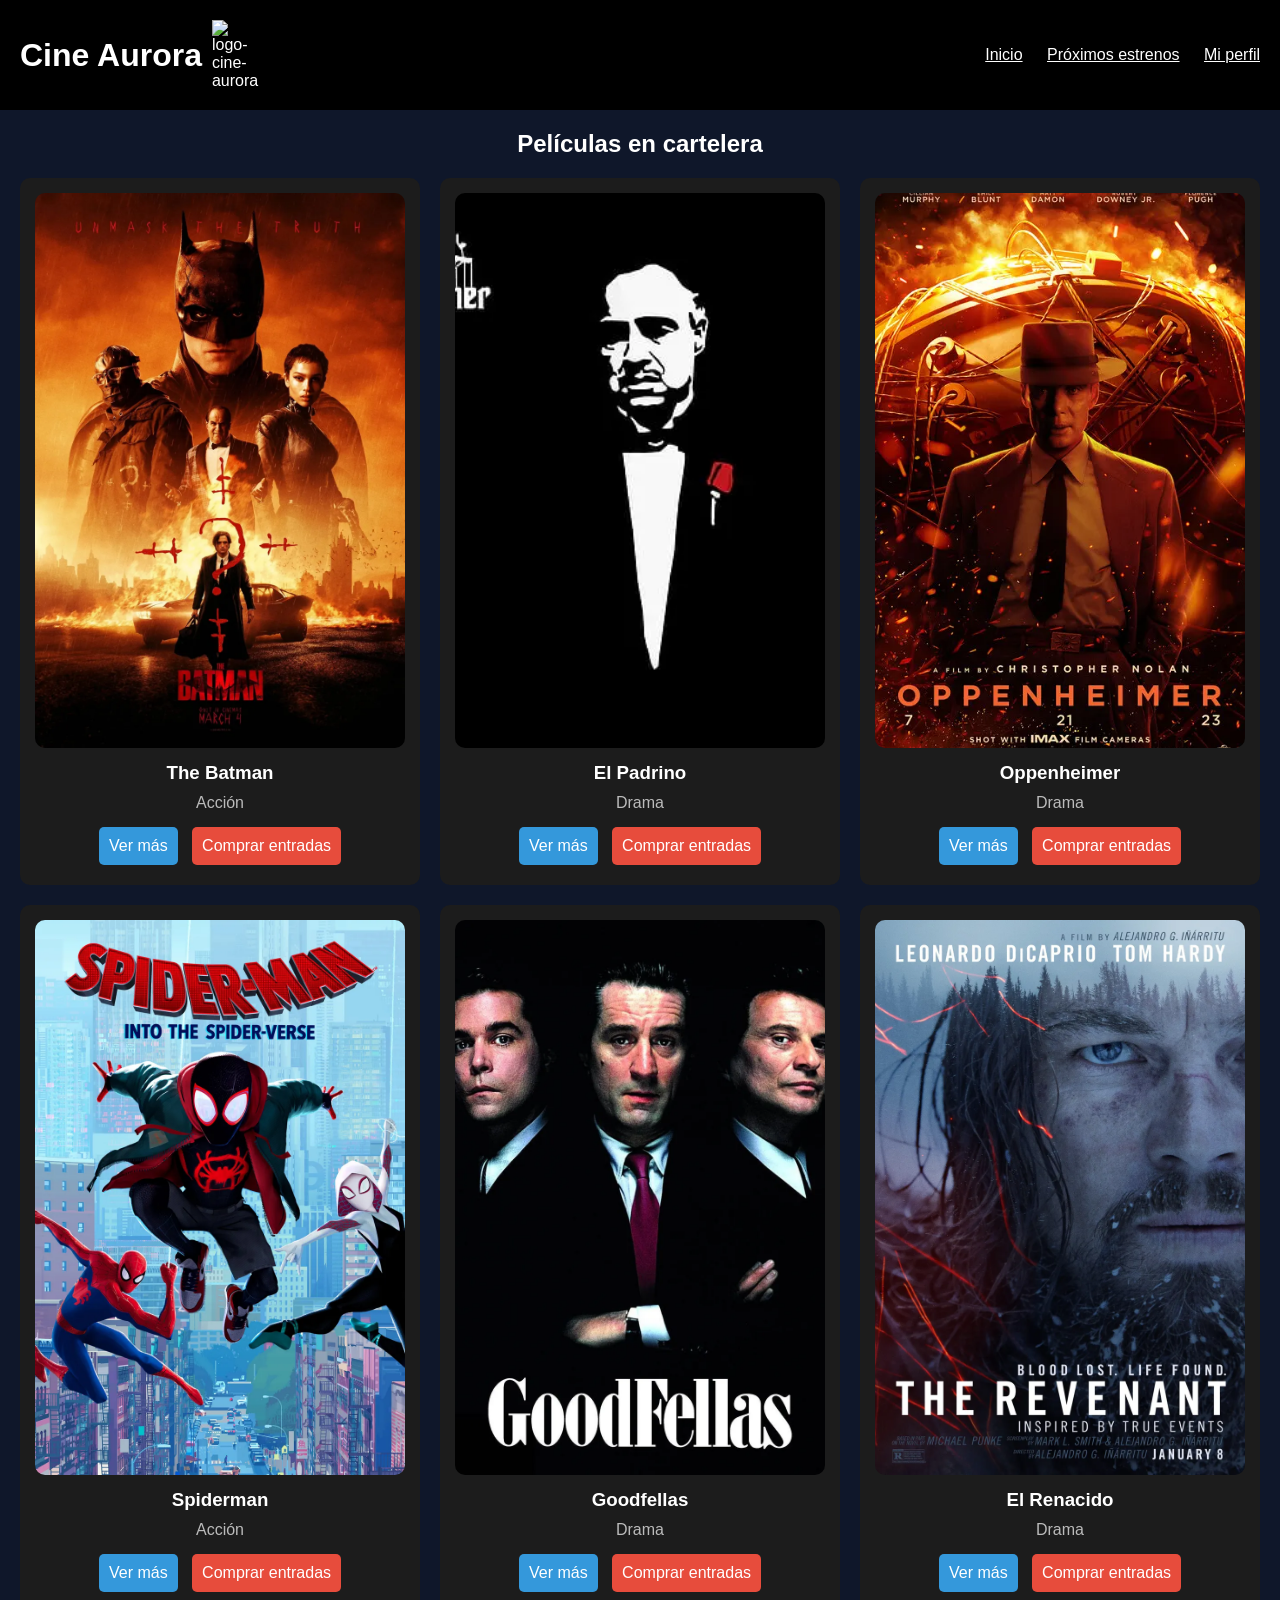
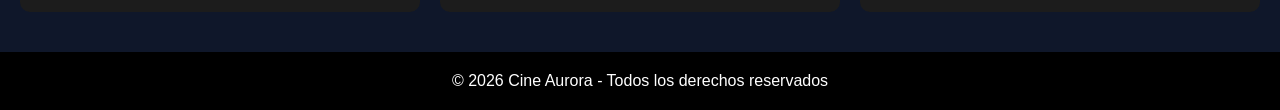
==== index.html @ 208a2cdf "estilos agregados a card-vertical.css y grids.css" ====
<!doctype html>
<html lang="es">
  <head>
    <meta charset="UTF-8" />
    <meta name="viewport" content="width=device-width, initial-scale=1.0" />
    <title>Cine Aurora 📽️</title>
    <meta name="description" content="Cine Aurora - Tu destino para disfrutar del mejor cine en la ciudad. Descubre las últimas películas, compra tus entradas y vive la experiencia cinematográfica al máximo." />
    <link rel="icon" href="./assets/favicon/logo-cine.png" />
    <link rel="stylesheet" href="./css/style.css" />
  </head>

  <body class="body-index">
    <header class="header-index">
      <div class="header_logo">
        <h1 class="header_title">Cine Aurora</h1>
        <img src="./assets/favicon/logo-cine.png" alt="logo-cine-aurora" class="header_img"/>
      </div>
      <div>
        <nav class="nav">
          <a href="#">Inicio</a>
          <a href="./pages/estrenos.html">Próximos estrenos</a>
          <a href="./pages/login.html">Mi perfil</a>
        </nav>
      </div>
    </header>

    <main class="main">
      <section class="cartelera">
        <h2 class="cartelera_title">Películas en cartelera</h2>

        <div class="pelicula-grid">
          <div class="pelicula">
            <img src="./assets/img/the-batman-2022-poster-rk4itnzy1uwoj7ag.webp" alt="batman" class="pelicula_img"/>
            <h3 class="pelicula_nombre">The Batman</h3>
            <p class="pelicula_genero">Acción</p>
            <a href="./pages/detalle.html" class="btn btn-detalle">Ver más</a>
            <a
            href="#" class="btn btn-compra"
            onclick="
              alert('Lo sentimos, en este momento no funciona nuestro sistema')
            "
            >Comprar entradas</a
          >
          </div>

          <div class="pelicula">
            <img src="./assets/img/black-godfather-the-godfather-wallpaper-preview.webp" alt="elpadrino" class="pelicula_img"/>
            <h3 class="pelicula_nombre">El Padrino</h3>
            <p class="pelicula_genero">Drama</p>
            <a href="./pages/detalle.html" class="btn btn-detalle">Ver más</a>
            <a
            href="#" class="btn btn-compra"
            onclick="
              alert('Lo sentimos, en este momento no funciona nuestro sistema')
            "
            >Comprar entradas</a
          >
          </div>

          <div class="pelicula">
            <img src="./assets/img/op-3.webp" alt="oppenheimer" class="pelicula_img"/>
            <h3 class="pelicula_nombre">Oppenheimer</h3>
            <p class="pelicula_genero">Drama</p>
            <a href="./pages/detalle.html" class="btn btn-detalle">Ver más</a>
            <a
            href="#" class="btn btn-compra"
            onclick="
              alert('Lo sentimos, en este momento no funciona nuestro sistema')
            "
            >Comprar entradas</a
          >
          </div>

          <div class="pelicula">
            <img src="./assets/img/spiderman-2.webp" alt="spiderman" class="pelicula_img"/>
            <h3 class="pelicula_nombre">Spiderman</h3>
            <p class="pelicula_genero">Acción</p>
            <a href="./pages/detalle.html" class="btn btn-detalle">Ver más</a>
            <a
            href="#" class="btn btn-compra"
            onclick="
              alert('Lo sentimos, en este momento no funciona nuestro sistema')
            "
            >Comprar entradas</a
          >
          </div>

          <div class="pelicula">
            <img src="./assets/img/goodfellas-movie-characters-ybet8sw8l9439hd3.webp" alt="goodfellas" class="pelicula_img"/>
            <h3 class="pelicula_nombre">Goodfellas</h3>
            <p class="pelicula_genero">Drama</p>
            <a href="./pages/detalle.html" class="btn btn-detalle">Ver más</a>
            <a
            href="#" class="btn btn-compra"
            onclick="
              alert('Lo sentimos, en este momento no funciona nuestro sistema')
            "
            >Comprar entradas</a
          >
          </div>

          <div class="pelicula">
            <img src="./assets/img/elrenacido-q.webp" alt="elrenacido" class="pelicula_img"/>
            <h3 class="pelicula_nombre">El Renacido</h3>
            <p class="pelicula_genero">Drama</p>
            <a href="./pages/detalle.html" class="btn btn-detalle">Ver más</a>
            <a
            href="#" class="btn btn-compra"
            onclick="
              alert('Lo sentimos, en este momento no funciona nuestro sistema')
            "
            >Comprar entradas</a
          >
          </div>
        </div>
      </section>
    </main>

    <footer class="footer-index">
      <p> &copy; 2026 Cine Aurora - Todos los derechos reservados</p>
    </footer>
  </body>
</html>
---- css/style.css ----
/*@import url(./components/poster.css);*/ /* solo tiene modificado las dimensiones de las img */

/* Paletas de colores que pueden usar: */

/* Paleta 1: */
/*:root {
  --color-fondo: #0f172a;
  --color-superficie: #1e293b;
  --color-primario: #e11d48;
  --color-secundario: #f59e0b;
  --color-texto: #f8fafc;
  --color-texto-suave: #94a3b8;
}*/

/* Paleta 2: */
/*:root {
  --color-fondo: #fff8e7;
  --color-superficie: #ffe8a3;
  --color-primario: #e63946;
  --color-secundario: #ffb703;
  --color-texto: #1d3557;
  --color-texto-suave: #457b9d;
}*/

/* Paleta 3: */
/*:root {
  --color-fondo: #141414;
  --color-superficie: #1f1f1f;
  --color-primario: #e50914;
  --color-secundario: #00b4d8;
  --color-texto: #ffffff;
  --color-texto-suave: #b3b3b3;
}*/

/* Imports */
@import url('./components/nav.css');
@import url('./components/grids.css');
@import url('./components/card-vertical.css');
@import url('./components/poster.css');
@import url('./components/button.css');
@import url('./components/footer.css');


/* RESET BASICO*/
* {
  margin: 0;
  padding: 0;
  box-sizing: border-box;
  font-family: Arial, Helvetica, sans-serif;
}

/* BODY */
.body-index {
  background-color: #0f172a;
  color: #fff;
}

/* MAIN */
.main {
  padding: 20px;
}

.cartelera_title {
  text-align: center;
  margin-bottom: 20px;
}
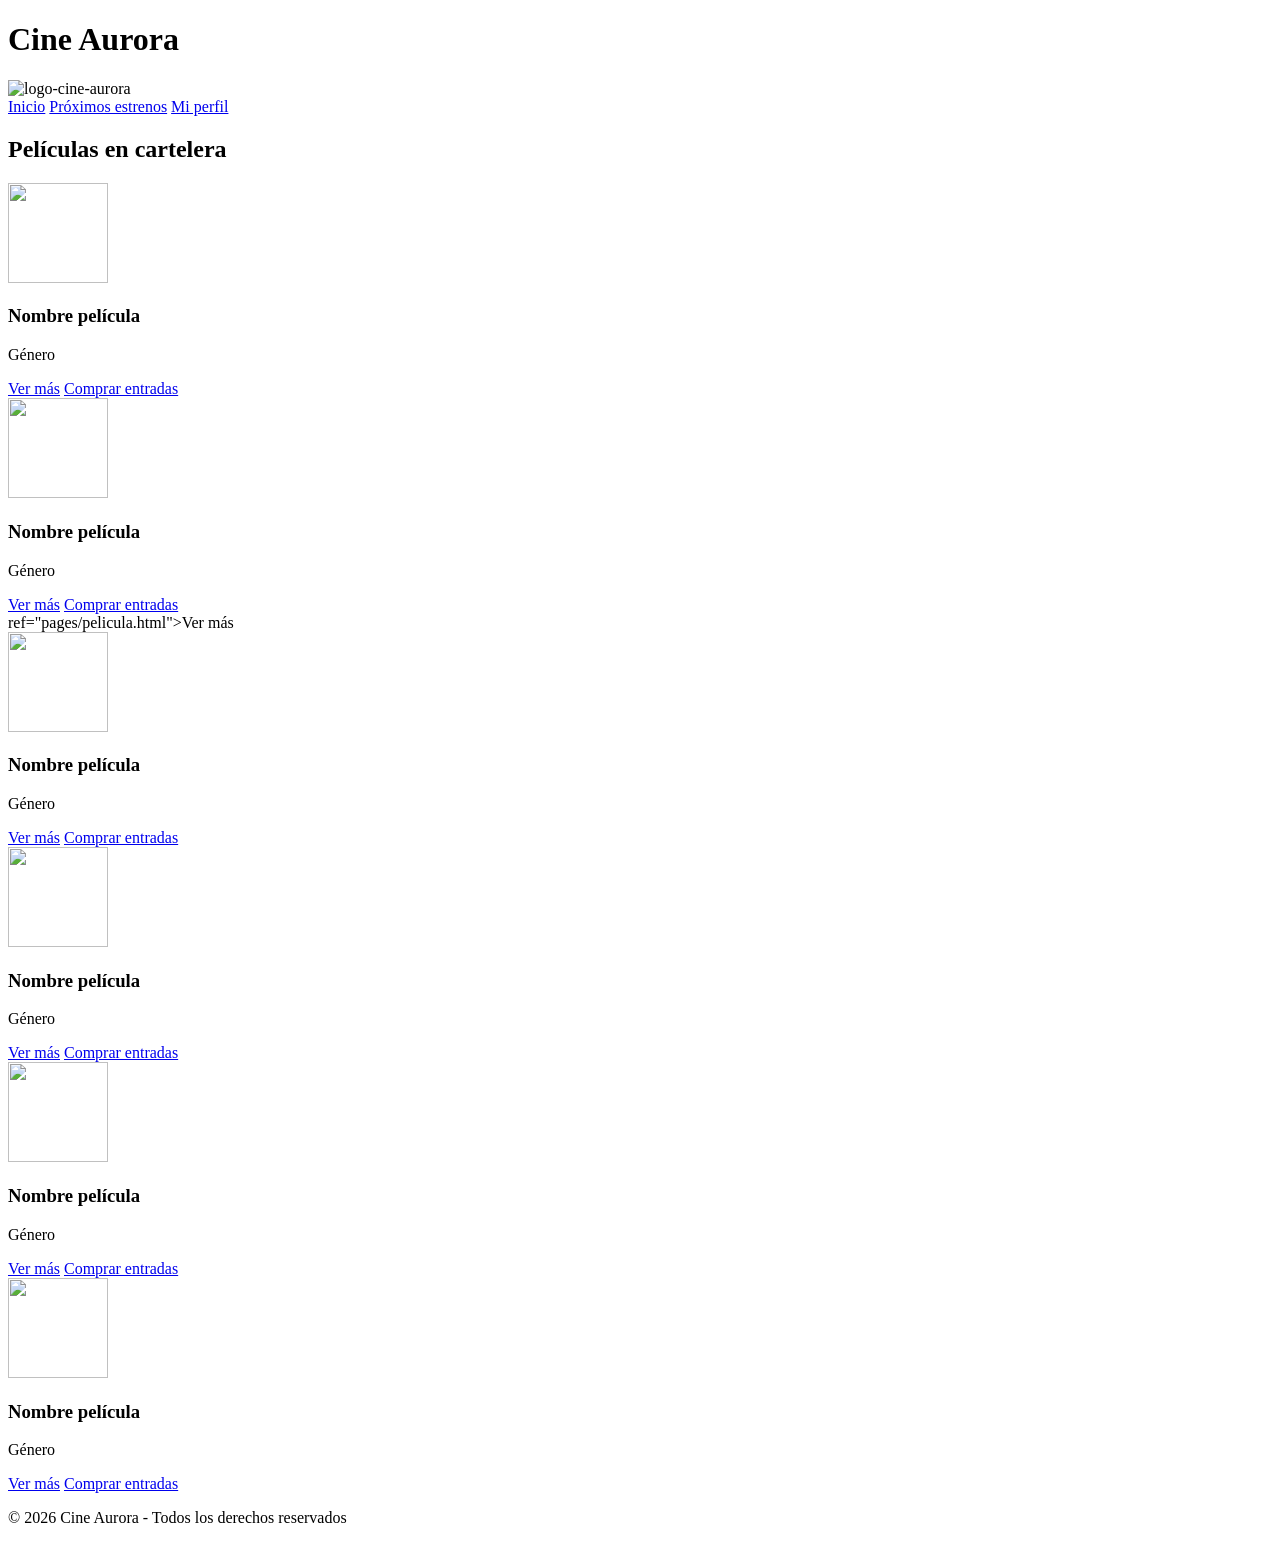
==== commit 27863fe9: "Revert "Merge pull request #1 from Gianfraa/alumno2_sanger" This reverts commit ea83735266e0cbd122e2" ====
--- a/index.html
+++ b/index.html
@@ -9,14 +9,14 @@
     <link rel="stylesheet" href="./css/style.css" />
   </head>
 
-  <body class="body-index">
-    <header class="header-index">
-      <div class="header_logo">
-        <h1 class="header_title">Cine Aurora</h1>
-        <img src="./assets/favicon/logo-cine.png" alt="logo-cine-aurora" class="header_img"/>
+  <body>
+    <header>
+      <div>
+        <h1>Cine Aurora</h1>
+        <img src="./assets/favicon/logo-cine.png" alt="logo-cine-aurora" />
       </div>
       <div>
-        <nav class="nav">
+        <nav>
           <a href="#">Inicio</a>
           <a href="./pages/estrenos.html">Próximos estrenos</a>
           <a href="./pages/login.html">Mi perfil</a>
@@ -24,18 +24,18 @@
       </div>
     </header>
 
-    <main class="main">
-      <section class="cartelera">
-        <h2 class="cartelera_title">Películas en cartelera</h2>
+    <main>
+      <section>
+        <h2>Películas en cartelera</h2>
 
-        <div class="pelicula-grid">
-          <div class="pelicula">
-            <img src="./assets/img/the-batman-2022-poster-rk4itnzy1uwoj7ag.webp" alt="batman" class="pelicula_img"/>
-            <h3 class="pelicula_nombre">The Batman</h3>
-            <p class="pelicula_genero">Acción</p>
-            <a href="./pages/detalle.html" class="btn btn-detalle">Ver más</a>
+        <div>
+          <div>
+            <img src="./assets/img/poster-1.png" alt="" />
+            <h3>Nombre película</h3>
+            <p>Género</p>
+            <a href="./pages/detalle.html">Ver más</a>
             <a
-            href="#" class="btn btn-compra"
+            href="#"
             onclick="
               alert('Lo sentimos, en este momento no funciona nuestro sistema')
             "
@@ -43,13 +43,27 @@
           >
           </div>
 
-          <div class="pelicula">
-            <img src="./assets/img/black-godfather-the-godfather-wallpaper-preview.webp" alt="elpadrino" class="pelicula_img"/>
-            <h3 class="pelicula_nombre">El Padrino</h3>
-            <p class="pelicula_genero">Drama</p>
-            <a href="./pages/detalle.html" class="btn btn-detalle">Ver más</a>
+          <div>
+            <img src="./assets/img/poster-1.png" alt="" />
+            <h3>Nombre película</h3>
+            <p>Género</p>
+            <a href="./pages/detalle.html">Ver más</a>
             <a
-            href="#" class="btn btn-compra"
+            href="#"
+            onclick="
+              alert('Lo sentimos, en este momento no funciona nuestro sistema')
+            "
+            >Comprar entradas</a
+          >
+          </div>ref="pages/pelicula.html">Ver más</a>
+
+          <div>
+            <img src="./assets/img/poster-1.png" alt="" />
+            <h3>Nombre película</h3>
+            <p>Género</p>
+            <a href="./pages/detalle.html">Ver más</a>
+            <a
+            href="#"
             onclick="
               alert('Lo sentimos, en este momento no funciona nuestro sistema')
             "
@@ -57,13 +71,13 @@
           >
           </div>
 
-          <div class="pelicula">
-            <img src="./assets/img/op-3.webp" alt="oppenheimer" class="pelicula_img"/>
-            <h3 class="pelicula_nombre">Oppenheimer</h3>
-            <p class="pelicula_genero">Drama</p>
-            <a href="./pages/detalle.html" class="btn btn-detalle">Ver más</a>
+          <div>
+            <img src="./assets/img/poster-1.png" alt="" />
+            <h3>Nombre película</h3>
+            <p>Género</p>
+            <a href="./pages/detalle.html">Ver más</a>
             <a
-            href="#" class="btn btn-compra"
+            href="#"
             onclick="
               alert('Lo sentimos, en este momento no funciona nuestro sistema')
             "
@@ -71,13 +85,13 @@
           >
           </div>
 
-          <div class="pelicula">
-            <img src="./assets/img/spiderman-2.webp" alt="spiderman" class="pelicula_img"/>
-            <h3 class="pelicula_nombre">Spiderman</h3>
-            <p class="pelicula_genero">Acción</p>
-            <a href="./pages/detalle.html" class="btn btn-detalle">Ver más</a>
+          <div>
+            <img src="./assets/img/poster-1.png" alt="" />
+            <h3>Nombre película</h3>
+            <p>Género</p>
+            <a href="./pages/detalle.html">Ver más</a>
             <a
-            href="#" class="btn btn-compra"
+            href="#"
             onclick="
               alert('Lo sentimos, en este momento no funciona nuestro sistema')
             "
@@ -85,27 +99,13 @@
           >
           </div>
 
-          <div class="pelicula">
-            <img src="./assets/img/goodfellas-movie-characters-ybet8sw8l9439hd3.webp" alt="goodfellas" class="pelicula_img"/>
-            <h3 class="pelicula_nombre">Goodfellas</h3>
-            <p class="pelicula_genero">Drama</p>
-            <a href="./pages/detalle.html" class="btn btn-detalle">Ver más</a>
+          <div>
+            <img src="./assets/img/poster-1.png" alt="" />
+            <h3>Nombre película</h3>
+            <p>Género</p>
+            <a href="./pages/detalle.html">Ver más</a>
             <a
-            href="#" class="btn btn-compra"
-            onclick="
-              alert('Lo sentimos, en este momento no funciona nuestro sistema')
-            "
-            >Comprar entradas</a
-          >
-          </div>
-
-          <div class="pelicula">
-            <img src="./assets/img/elrenacido-q.webp" alt="elrenacido" class="pelicula_img"/>
-            <h3 class="pelicula_nombre">El Renacido</h3>
-            <p class="pelicula_genero">Drama</p>
-            <a href="./pages/detalle.html" class="btn btn-detalle">Ver más</a>
-            <a
-            href="#" class="btn btn-compra"
+            href="#"
             onclick="
               alert('Lo sentimos, en este momento no funciona nuestro sistema')
             "
@@ -116,7 +116,7 @@
       </section>
     </main>
 
-    <footer class="footer-index">
+    <footer>
       <p> &copy; 2026 Cine Aurora - Todos los derechos reservados</p>
     </footer>
   </body>
--- a/css/style.css
+++ b/css/style.css
@@ -1,4 +1,4 @@
-/*@import url(./components/poster.css);*/ /* solo tiene modificado las dimensiones de las img */
+@import url(./components/poster.css); /* solo tiene modificado las dimensiones de las img */
 
 /* Paletas de colores que pueden usar: */
 
@@ -31,36 +31,3 @@
   --color-texto: #ffffff;
   --color-texto-suave: #b3b3b3;
 }*/
-
-/* Imports */
-@import url('./components/nav.css');
-@import url('./components/grids.css');
-@import url('./components/card-vertical.css');
-@import url('./components/poster.css');
-@import url('./components/button.css');
-@import url('./components/footer.css');
-
-
-/* RESET BASICO*/
-* {
-  margin: 0;
-  padding: 0;
-  box-sizing: border-box;
-  font-family: Arial, Helvetica, sans-serif;
-}
-
-/* BODY */
-.body-index {
-  background-color: #0f172a;
-  color: #fff;
-}
-
-/* MAIN */
-.main {
-  padding: 20px;
-}
-
-.cartelera_title {
-  text-align: center;
-  margin-bottom: 20px;
-}
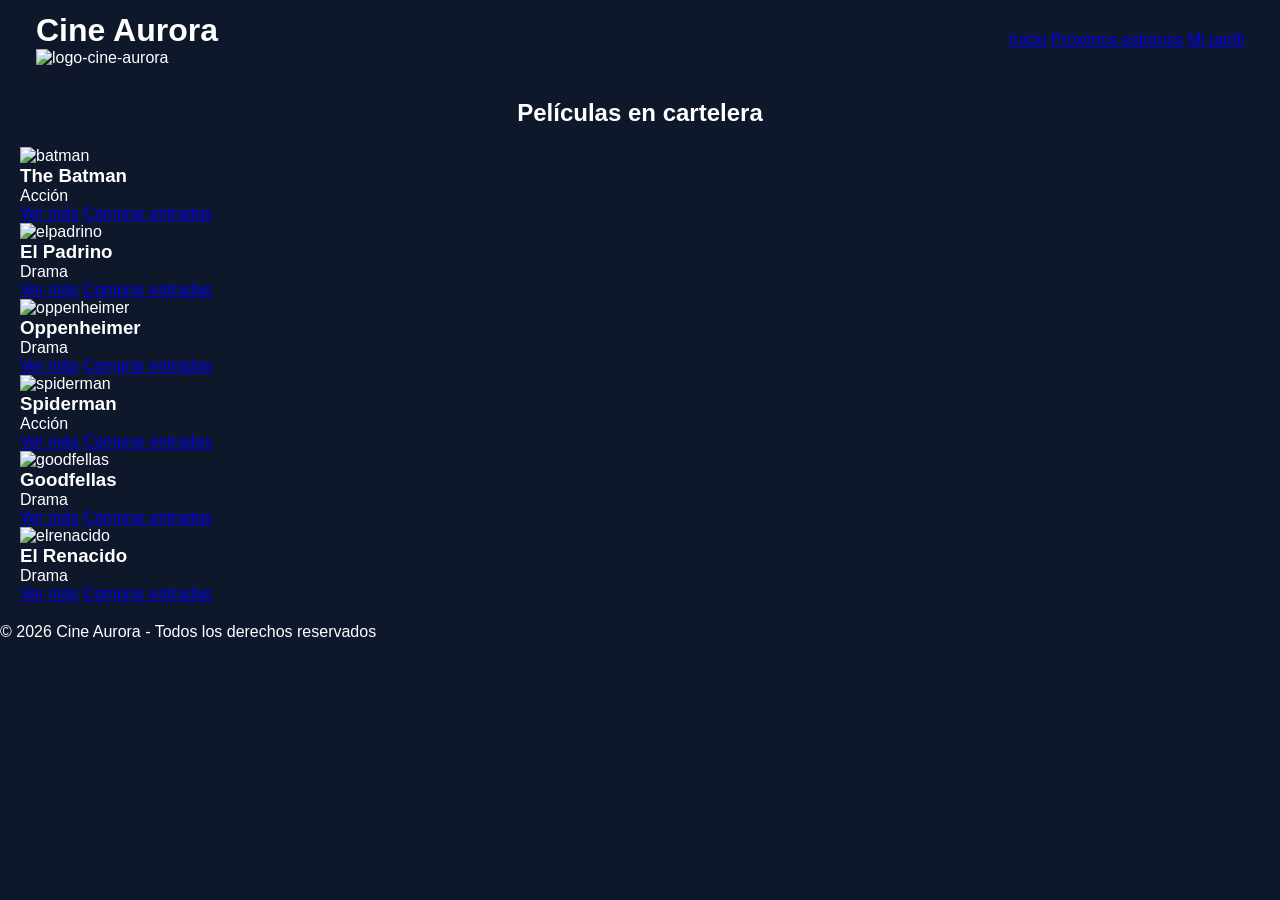
==== commit 3fac0d7e: "agrego el archivo index.css con los estilos" ====
--- a/index.html
+++ b/index.html
@@ -6,17 +6,17 @@
     <title>Cine Aurora 📽️</title>
     <meta name="description" content="Cine Aurora - Tu destino para disfrutar del mejor cine en la ciudad. Descubre las últimas películas, compra tus entradas y vive la experiencia cinematográfica al máximo." />
     <link rel="icon" href="./assets/favicon/logo-cine.png" />
-    <link rel="stylesheet" href="./css/style.css" />
+    <link rel="stylesheet" href="./css/index.css" />
   </head>
 
-  <body>
-    <header>
-      <div>
-        <h1>Cine Aurora</h1>
-        <img src="./assets/favicon/logo-cine.png" alt="logo-cine-aurora" />
+  <body class="body-index">
+    <header class="header-index">
+      <div class="header_logo">
+        <h1 class="header_title">Cine Aurora</h1>
+        <img src="./assets/favicon/logo-cine.png" alt="logo-cine-aurora" class="header_img"/>
       </div>
       <div>
-        <nav>
+        <nav class="nav">
           <a href="#">Inicio</a>
           <a href="./pages/estrenos.html">Próximos estrenos</a>
           <a href="./pages/login.html">Mi perfil</a>
@@ -24,18 +24,18 @@
       </div>
     </header>
 
-    <main>
-      <section>
-        <h2>Películas en cartelera</h2>
+    <main class="main">
+      <section class="cartelera">
+        <h2 class="cartelera_title">Películas en cartelera</h2>
 
-        <div>
-          <div>
-            <img src="./assets/img/poster-1.png" alt="" />
-            <h3>Nombre película</h3>
-            <p>Género</p>
-            <a href="./pages/detalle.html">Ver más</a>
+        <div class="pelicula-grid">
+          <div class="pelicula">
+            <img src="./assets/img/the-batman-2022-poster-rk4itnzy1uwoj7ag.webp" alt="batman" class="pelicula_img"/>
+            <h3 class="pelicula_nombre">The Batman</h3>
+            <p class="pelicula_genero">Acción</p>
+            <a href="./pages/detalle.html" class="btn btn-detalle">Ver más</a>
             <a
-            href="#"
+            href="#" class="btn btn-compra"
             onclick="
               alert('Lo sentimos, en este momento no funciona nuestro sistema')
             "
@@ -43,27 +43,13 @@
           >
           </div>
 
-          <div>
-            <img src="./assets/img/poster-1.png" alt="" />
-            <h3>Nombre película</h3>
-            <p>Género</p>
-            <a href="./pages/detalle.html">Ver más</a>
+          <div class="pelicula">
+            <img src="./assets/img/black-godfather-the-godfather-wallpaper-preview.webp" alt="elpadrino" class="pelicula_img"/>
+            <h3 class="pelicula_nombre">El Padrino</h3>
+            <p class="pelicula_genero">Drama</p>
+            <a href="./pages/detalle.html" class="btn btn-detalle">Ver más</a>
             <a
-            href="#"
-            onclick="
-              alert('Lo sentimos, en este momento no funciona nuestro sistema')
-            "
-            >Comprar entradas</a
-          >
-          </div>ref="pages/pelicula.html">Ver más</a>
-
-          <div>
-            <img src="./assets/img/poster-1.png" alt="" />
-            <h3>Nombre película</h3>
-            <p>Género</p>
-            <a href="./pages/detalle.html">Ver más</a>
-            <a
-            href="#"
+            href="#" class="btn btn-compra"
             onclick="
               alert('Lo sentimos, en este momento no funciona nuestro sistema')
             "
@@ -71,13 +57,13 @@
           >
           </div>
 
-          <div>
-            <img src="./assets/img/poster-1.png" alt="" />
-            <h3>Nombre película</h3>
-            <p>Género</p>
-            <a href="./pages/detalle.html">Ver más</a>
+          <div class="pelicula">
+            <img src="./assets/img/op-3.webp" alt="oppenheimer" class="pelicula_img"/>
+            <h3 class="pelicula_nombre">Oppenheimer</h3>
+            <p class="pelicula_genero">Drama</p>
+            <a href="./pages/detalle.html" class="btn btn-detalle">Ver más</a>
             <a
-            href="#"
+            href="#" class="btn btn-compra"
             onclick="
               alert('Lo sentimos, en este momento no funciona nuestro sistema')
             "
@@ -85,13 +71,13 @@
           >
           </div>
 
-          <div>
-            <img src="./assets/img/poster-1.png" alt="" />
-            <h3>Nombre película</h3>
-            <p>Género</p>
-            <a href="./pages/detalle.html">Ver más</a>
+          <div class="pelicula">
+            <img src="./assets/img/spiderman-2.webp" alt="spiderman" class="pelicula_img"/>
+            <h3 class="pelicula_nombre">Spiderman</h3>
+            <p class="pelicula_genero">Acción</p>
+            <a href="./pages/detalle.html" class="btn btn-detalle">Ver más</a>
             <a
-            href="#"
+            href="#" class="btn btn-compra"
             onclick="
               alert('Lo sentimos, en este momento no funciona nuestro sistema')
             "
@@ -99,13 +85,27 @@
           >
           </div>
 
-          <div>
-            <img src="./assets/img/poster-1.png" alt="" />
-            <h3>Nombre película</h3>
-            <p>Género</p>
-            <a href="./pages/detalle.html">Ver más</a>
+          <div class="pelicula">
+            <img src="./assets/img/goodfellas-movie-characters-ybet8sw8l9439hd3.webp" alt="goodfellas" class="pelicula_img"/>
+            <h3 class="pelicula_nombre">Goodfellas</h3>
+            <p class="pelicula_genero">Drama</p>
+            <a href="./pages/detalle.html" class="btn btn-detalle">Ver más</a>
             <a
-            href="#"
+            href="#" class="btn btn-compra"
+            onclick="
+              alert('Lo sentimos, en este momento no funciona nuestro sistema')
+            "
+            >Comprar entradas</a
+          >
+          </div>
+
+          <div class="pelicula">
+            <img src="./assets/img/elrenacido-q.webp" alt="elrenacido" class="pelicula_img"/>
+            <h3 class="pelicula_nombre">El Renacido</h3>
+            <p class="pelicula_genero">Drama</p>
+            <a href="./pages/detalle.html" class="btn btn-detalle">Ver más</a>
+            <a
+            href="#" class="btn btn-compra"
             onclick="
               alert('Lo sentimos, en este momento no funciona nuestro sistema')
             "
@@ -116,7 +116,7 @@
       </section>
     </main>
 
-    <footer>
+    <footer class="footer-index">
       <p> &copy; 2026 Cine Aurora - Todos los derechos reservados</p>
     </footer>
   </body>
--- a/css/index.css
+++ b/css/index.css
@@ -0,0 +1,56 @@
+/* Imports */
+@import url('./components/nav.css');
+@import url('./components/grids.css');
+@import url('./components/card-vertical.css');
+@import url('./components/poster.css');
+@import url('./components/button.css');
+@import url('./components/footer.css');
+
+
+/* RESET BASICO*/
+* {
+  margin: 0;
+  padding: 0;
+  box-sizing: border-box;
+  font-family: Arial, Helvetica, sans-serif;
+}
+
+/* BODY */
+.body-index {
+  background-color: #0f172a;
+  color: #fff;
+}
+
+/* MAIN */
+.main {
+  padding: 20px;
+}
+
+.cartelera_title {
+  text-align: center;
+  margin-bottom: 20px;
+}
+
+/* MEDIA QUERIES */
+
+/* CELULARES */
+@media (max-width: 600px) {
+  .header-index {
+    flex-direction: column;
+    gap: 10px;
+  }
+
+  .nav {
+    display: flex;
+    flex-direction: column;
+    align-items: center;
+  }
+
+  .nav a {
+    margin: 5px 0;
+  }
+
+  .pelicula-grid {
+    grid-template-columns: 1fr;
+  }
+}
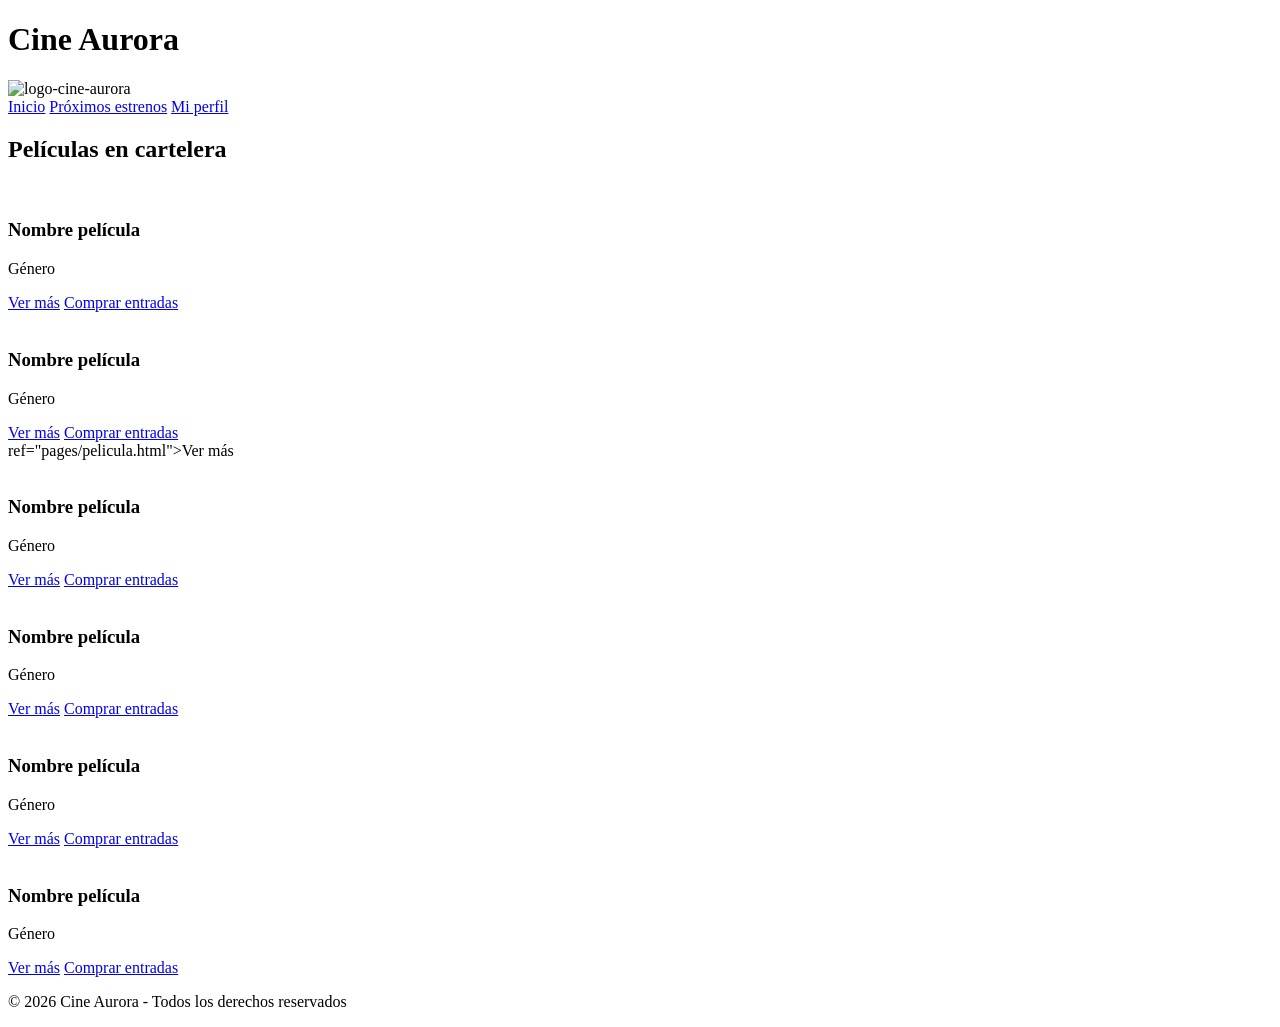
==== commit d86738d7: "merge de rama Negrete_Rama a dev_v2" ====
--- a/index.html
+++ b/index.html
@@ -6,17 +6,17 @@
     <title>Cine Aurora 📽️</title>
     <meta name="description" content="Cine Aurora - Tu destino para disfrutar del mejor cine en la ciudad. Descubre las últimas películas, compra tus entradas y vive la experiencia cinematográfica al máximo." />
     <link rel="icon" href="./assets/favicon/logo-cine.png" />
-    <link rel="stylesheet" href="./css/index.css" />
+    <link rel="stylesheet" href="./css/style.css" />
   </head>
 
-  <body class="body-index">
-    <header class="header-index">
-      <div class="header_logo">
-        <h1 class="header_title">Cine Aurora</h1>
-        <img src="./assets/favicon/logo-cine.png" alt="logo-cine-aurora" class="header_img"/>
+  <body>
+    <header>
+      <div>
+        <h1>Cine Aurora</h1>
+        <img src="./assets/favicon/logo-cine.png" alt="logo-cine-aurora" />
       </div>
       <div>
-        <nav class="nav">
+        <nav>
           <a href="#">Inicio</a>
           <a href="./pages/estrenos.html">Próximos estrenos</a>
           <a href="./pages/login.html">Mi perfil</a>
@@ -24,18 +24,18 @@
       </div>
     </header>
 
-    <main class="main">
-      <section class="cartelera">
-        <h2 class="cartelera_title">Películas en cartelera</h2>
+    <main>
+      <section>
+        <h2>Películas en cartelera</h2>
 
-        <div class="pelicula-grid">
-          <div class="pelicula">
-            <img src="./assets/img/the-batman-2022-poster-rk4itnzy1uwoj7ag.webp" alt="batman" class="pelicula_img"/>
-            <h3 class="pelicula_nombre">The Batman</h3>
-            <p class="pelicula_genero">Acción</p>
-            <a href="./pages/detalle.html" class="btn btn-detalle">Ver más</a>
+        <div>
+          <div>
+            <img src="./assets/img/poster-1.png" alt="" />
+            <h3>Nombre película</h3>
+            <p>Género</p>
+            <a href="./pages/detalle.html">Ver más</a>
             <a
-            href="#" class="btn btn-compra"
+            href="#"
             onclick="
               alert('Lo sentimos, en este momento no funciona nuestro sistema')
             "
@@ -43,13 +43,27 @@
           >
           </div>
 
-          <div class="pelicula">
-            <img src="./assets/img/black-godfather-the-godfather-wallpaper-preview.webp" alt="elpadrino" class="pelicula_img"/>
-            <h3 class="pelicula_nombre">El Padrino</h3>
-            <p class="pelicula_genero">Drama</p>
-            <a href="./pages/detalle.html" class="btn btn-detalle">Ver más</a>
+          <div>
+            <img src="./assets/img/poster-1.png" alt="" />
+            <h3>Nombre película</h3>
+            <p>Género</p>
+            <a href="./pages/detalle.html">Ver más</a>
             <a
-            href="#" class="btn btn-compra"
+            href="#"
+            onclick="
+              alert('Lo sentimos, en este momento no funciona nuestro sistema')
+            "
+            >Comprar entradas</a
+          >
+          </div>ref="pages/pelicula.html">Ver más</a>
+
+          <div>
+            <img src="./assets/img/poster-1.png" alt="" />
+            <h3>Nombre película</h3>
+            <p>Género</p>
+            <a href="./pages/detalle.html">Ver más</a>
+            <a
+            href="#"
             onclick="
               alert('Lo sentimos, en este momento no funciona nuestro sistema')
             "
@@ -57,13 +71,13 @@
           >
           </div>
 
-          <div class="pelicula">
-            <img src="./assets/img/op-3.webp" alt="oppenheimer" class="pelicula_img"/>
-            <h3 class="pelicula_nombre">Oppenheimer</h3>
-            <p class="pelicula_genero">Drama</p>
-            <a href="./pages/detalle.html" class="btn btn-detalle">Ver más</a>
+          <div>
+            <img src="./assets/img/poster-1.png" alt="" />
+            <h3>Nombre película</h3>
+            <p>Género</p>
+            <a href="./pages/detalle.html">Ver más</a>
             <a
-            href="#" class="btn btn-compra"
+            href="#"
             onclick="
               alert('Lo sentimos, en este momento no funciona nuestro sistema')
             "
@@ -71,13 +85,13 @@
           >
           </div>
 
-          <div class="pelicula">
-            <img src="./assets/img/spiderman-2.webp" alt="spiderman" class="pelicula_img"/>
-            <h3 class="pelicula_nombre">Spiderman</h3>
-            <p class="pelicula_genero">Acción</p>
-            <a href="./pages/detalle.html" class="btn btn-detalle">Ver más</a>
+          <div>
+            <img src="./assets/img/poster-1.png" alt="" />
+            <h3>Nombre película</h3>
+            <p>Género</p>
+            <a href="./pages/detalle.html">Ver más</a>
             <a
-            href="#" class="btn btn-compra"
+            href="#"
             onclick="
               alert('Lo sentimos, en este momento no funciona nuestro sistema')
             "
@@ -85,27 +99,13 @@
           >
           </div>
 
-          <div class="pelicula">
-            <img src="./assets/img/goodfellas-movie-characters-ybet8sw8l9439hd3.webp" alt="goodfellas" class="pelicula_img"/>
-            <h3 class="pelicula_nombre">Goodfellas</h3>
-            <p class="pelicula_genero">Drama</p>
-            <a href="./pages/detalle.html" class="btn btn-detalle">Ver más</a>
+          <div>
+            <img src="./assets/img/poster-1.png" alt="" />
+            <h3>Nombre película</h3>
+            <p>Género</p>
+            <a href="./pages/detalle.html">Ver más</a>
             <a
-            href="#" class="btn btn-compra"
-            onclick="
-              alert('Lo sentimos, en este momento no funciona nuestro sistema')
-            "
-            >Comprar entradas</a
-          >
-          </div>
-
-          <div class="pelicula">
-            <img src="./assets/img/elrenacido-q.webp" alt="elrenacido" class="pelicula_img"/>
-            <h3 class="pelicula_nombre">El Renacido</h3>
-            <p class="pelicula_genero">Drama</p>
-            <a href="./pages/detalle.html" class="btn btn-detalle">Ver más</a>
-            <a
-            href="#" class="btn btn-compra"
+            href="#"
             onclick="
               alert('Lo sentimos, en este momento no funciona nuestro sistema')
             "
@@ -116,7 +116,7 @@
       </section>
     </main>
 
-    <footer class="footer-index">
+    <footer>
       <p> &copy; 2026 Cine Aurora - Todos los derechos reservados</p>
     </footer>
   </body>
--- a/css/style.css
+++ b/css/style.css
@@ -0,0 +1,53 @@
+<<<<<<< HEAD
+@import url(./components/poster.css);
+@import url(./components/nav.css);
+@import url(./components/footer.css);
+@import url(./components/button.css);
+@import url(./components/card-vertical.css);
+@import url(./components/grids.css);
+=======
+@import url(./components/poster.css); /* solo tiene modificado las dimensiones de las img */
+>>>>>>> 4b70d59c897dea57916c9c76f974c5e7c1260073
+
+/* Paletas de colores que pueden usar: */
+
+/* Paleta 1: */
+:root {
+  --color-fondo: #0f172a;
+  --color-superficie: #1e293b;
+  --color-primario: #e11d48;
+  --color-secundario: #f59e0b;
+  --color-texto: #f8fafc;
+  --color-texto-suave: #94a3b8;
+}
+
+/* Paleta 2: */
+/*:root {
+  --color-fondo: #fff8e7;
+  --color-superficie: #ffe8a3;
+  --color-primario: #e63946;
+  --color-secundario: #ffb703;
+  --color-texto: #1d3557;
+  --color-texto-suave: #457b9d;
+}*/
+
+/* Paleta 3: */
+/*:root {
+  --color-fondo: #141414;
+  --color-superficie: #1f1f1f;
+  --color-primario: #e50914;
+  --color-secundario: #00b4d8;
+  --color-texto: #ffffff;
+  --color-texto-suave: #b3b3b3;
+}*/
+<<<<<<< HEAD
+
+/* Base */
+body {
+  background-color: var(--color-fondo);
+  color: var(--color-texto);
+  font-family: sans-serif;
+  margin: 0;
+}
+=======
+>>>>>>> 4b70d59c897dea57916c9c76f974c5e7c1260073
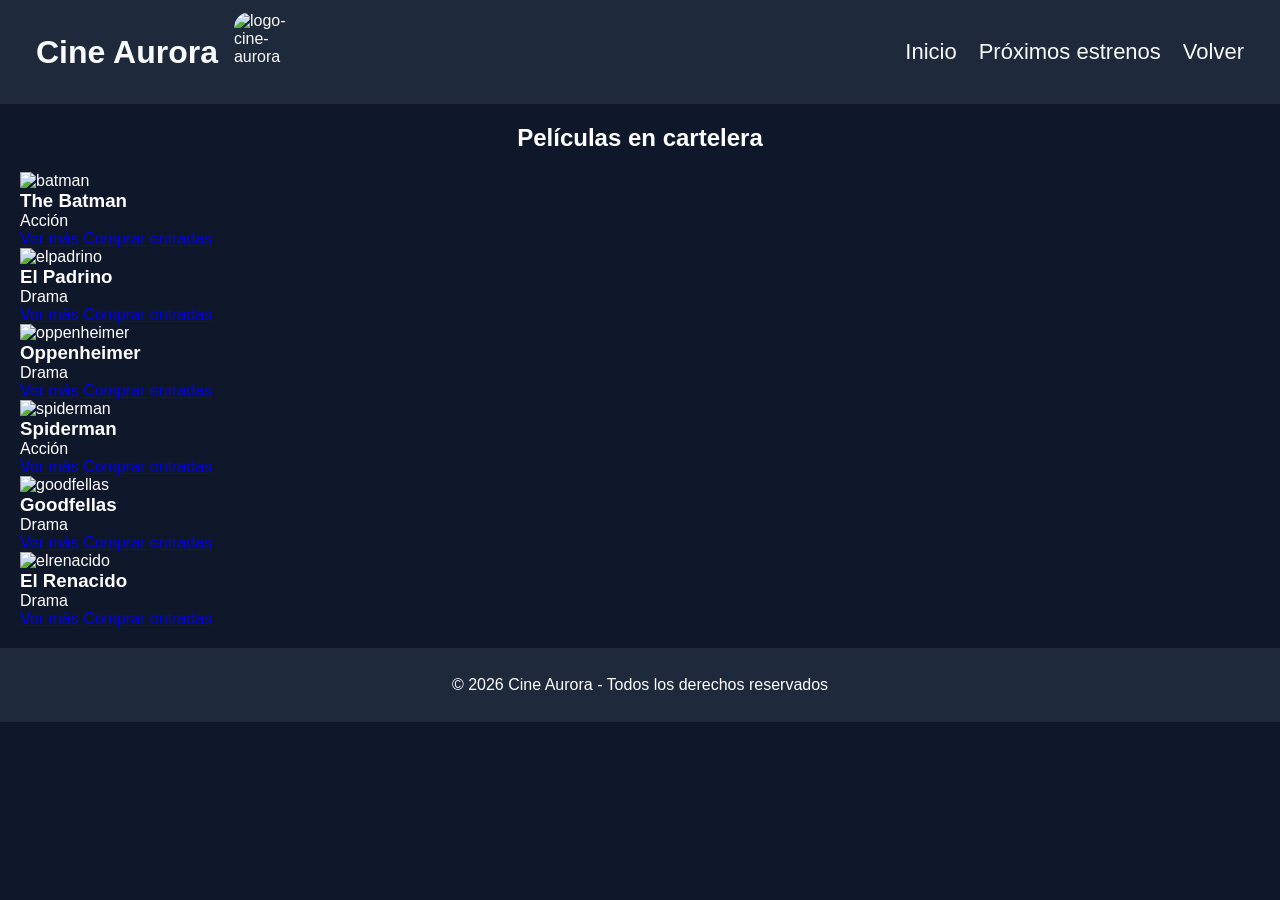
==== commit 676dcbe8: "cambios en el logo" ====
--- a/index.html
+++ b/index.html
@@ -6,36 +6,39 @@
     <title>Cine Aurora 📽️</title>
     <meta name="description" content="Cine Aurora - Tu destino para disfrutar del mejor cine en la ciudad. Descubre las últimas películas, compra tus entradas y vive la experiencia cinematográfica al máximo." />
     <link rel="icon" href="./assets/favicon/logo-cine.png" />
-    <link rel="stylesheet" href="./css/style.css" />
+    <link rel="stylesheet" href="./css/index.css" />
   </head>
 
-  <body>
+  <body class="body-index">
     <header>
-      <div>
+      <a class="brand_container">
         <h1>Cine Aurora</h1>
-        <img src="./assets/favicon/logo-cine.png" alt="logo-cine-aurora" />
-      </div>
-      <div>
-        <nav>
-          <a href="#">Inicio</a>
-          <a href="./pages/estrenos.html">Próximos estrenos</a>
-          <a href="./pages/login.html">Mi perfil</a>
-        </nav>
-      </div>
+        <img
+          src="../assets/favicon/logo-cine.png"
+          alt="logo-cine-aurora"
+          class="site-logo"
+        />
+      </a>
+
+      <nav class="nav_links">
+        <a href="../index.html">Inicio</a>
+        <a href="./estrenos.html">Próximos estrenos</a>
+        <a href="../index.html">Volver</a>
+      </nav>
     </header>
 
-    <main>
-      <section>
-        <h2>Películas en cartelera</h2>
+    <main class="main">
+      <section class="cartelera">
+        <h2 class="cartelera_title">Películas en cartelera</h2>
 
-        <div>
-          <div>
-            <img src="./assets/img/poster-1.png" alt="" />
-            <h3>Nombre película</h3>
-            <p>Género</p>
-            <a href="./pages/detalle.html">Ver más</a>
+        <div class="pelicula-grid">
+          <div class="pelicula">
+            <img src="./assets/img/the-batman-2022-poster-rk4itnzy1uwoj7ag.webp" alt="batman" class="pelicula_img"/>
+            <h3 class="pelicula_nombre">The Batman</h3>
+            <p class="pelicula_genero">Acción</p>
+            <a href="./pages/detalle.html" class="btn btn-detalle">Ver más</a>
             <a
-            href="#"
+            href="#" class="btn btn-compra"
             onclick="
               alert('Lo sentimos, en este momento no funciona nuestro sistema')
             "
@@ -43,27 +46,13 @@
           >
           </div>
 
-          <div>
-            <img src="./assets/img/poster-1.png" alt="" />
-            <h3>Nombre película</h3>
-            <p>Género</p>
-            <a href="./pages/detalle.html">Ver más</a>
+          <div class="pelicula">
+            <img src="./assets/img/black-godfather-the-godfather-wallpaper-preview.webp" alt="elpadrino" class="pelicula_img"/>
+            <h3 class="pelicula_nombre">El Padrino</h3>
+            <p class="pelicula_genero">Drama</p>
+            <a href="./pages/detalle.html" class="btn btn-detalle">Ver más</a>
             <a
-            href="#"
-            onclick="
-              alert('Lo sentimos, en este momento no funciona nuestro sistema')
-            "
-            >Comprar entradas</a
-          >
-          </div>ref="pages/pelicula.html">Ver más</a>
-
-          <div>
-            <img src="./assets/img/poster-1.png" alt="" />
-            <h3>Nombre película</h3>
-            <p>Género</p>
-            <a href="./pages/detalle.html">Ver más</a>
-            <a
-            href="#"
+            href="#" class="btn btn-compra"
             onclick="
               alert('Lo sentimos, en este momento no funciona nuestro sistema')
             "
@@ -71,13 +60,13 @@
           >
           </div>
 
-          <div>
-            <img src="./assets/img/poster-1.png" alt="" />
-            <h3>Nombre película</h3>
-            <p>Género</p>
-            <a href="./pages/detalle.html">Ver más</a>
+          <div class="pelicula">
+            <img src="./assets/img/op-3.webp" alt="oppenheimer" class="pelicula_img"/>
+            <h3 class="pelicula_nombre">Oppenheimer</h3>
+            <p class="pelicula_genero">Drama</p>
+            <a href="./pages/detalle.html" class="btn btn-detalle">Ver más</a>
             <a
-            href="#"
+            href="#" class="btn btn-compra"
             onclick="
               alert('Lo sentimos, en este momento no funciona nuestro sistema')
             "
@@ -85,13 +74,13 @@
           >
           </div>
 
-          <div>
-            <img src="./assets/img/poster-1.png" alt="" />
-            <h3>Nombre película</h3>
-            <p>Género</p>
-            <a href="./pages/detalle.html">Ver más</a>
+          <div class="pelicula">
+            <img src="./assets/img/spiderman-2.webp" alt="spiderman" class="pelicula_img"/>
+            <h3 class="pelicula_nombre">Spiderman</h3>
+            <p class="pelicula_genero">Acción</p>
+            <a href="./pages/detalle.html" class="btn btn-detalle">Ver más</a>
             <a
-            href="#"
+            href="#" class="btn btn-compra"
             onclick="
               alert('Lo sentimos, en este momento no funciona nuestro sistema')
             "
@@ -99,13 +88,27 @@
           >
           </div>
 
-          <div>
-            <img src="./assets/img/poster-1.png" alt="" />
-            <h3>Nombre película</h3>
-            <p>Género</p>
-            <a href="./pages/detalle.html">Ver más</a>
+          <div class="pelicula">
+            <img src="./assets/img/goodfellas-movie-characters-ybet8sw8l9439hd3.webp" alt="goodfellas" class="pelicula_img"/>
+            <h3 class="pelicula_nombre">Goodfellas</h3>
+            <p class="pelicula_genero">Drama</p>
+            <a href="./pages/detalle.html" class="btn btn-detalle">Ver más</a>
             <a
-            href="#"
+            href="#" class="btn btn-compra"
+            onclick="
+              alert('Lo sentimos, en este momento no funciona nuestro sistema')
+            "
+            >Comprar entradas</a
+          >
+          </div>
+
+          <div class="pelicula">
+            <img src="./assets/img/elrenacido-q.webp" alt="elrenacido" class="pelicula_img"/>
+            <h3 class="pelicula_nombre">El Renacido</h3>
+            <p class="pelicula_genero">Drama</p>
+            <a href="./pages/detalle.html" class="btn btn-detalle">Ver más</a>
+            <a
+            href="#" class="btn btn-compra"
             onclick="
               alert('Lo sentimos, en este momento no funciona nuestro sistema')
             "
@@ -116,8 +119,8 @@
       </section>
     </main>
 
-    <footer>
-      <p> &copy; 2026 Cine Aurora - Todos los derechos reservados</p>
+    <footer class="footer_detalle">
+      <p>&copy; 2026 Cine Aurora - Todos los derechos reservados</p>
     </footer>
   </body>
 </html>
--- a/css/index.css
+++ b/css/index.css
@@ -0,0 +1,56 @@
+/* Imports */
+@import url('./components/nav.css');
+@import url('./components/grids.css');
+@import url('./components/card-vertical.css');
+@import url('./components/poster.css');
+@import url('./components/button.css');
+@import url('./components/footer.css');
+
+
+/* RESET BASICO*/
+* {
+  margin: 0;
+  padding: 0;
+  box-sizing: border-box;
+  font-family: Arial, Helvetica, sans-serif;
+}
+
+/* BODY */
+.body-index {
+  background-color: #0f172a;
+  color: #fff;
+}
+
+/* MAIN */
+.main {
+  padding: 20px;
+}
+
+.cartelera_title {
+  text-align: center;
+  margin-bottom: 20px;
+}
+
+/* MEDIA QUERIES */
+
+/* CELULARES */
+@media (max-width: 600px) {
+  .header-index {
+    flex-direction: column;
+    gap: 10px;
+  }
+
+  .nav {
+    display: flex;
+    flex-direction: column;
+    align-items: center;
+  }
+
+  .nav a {
+    margin: 5px 0;
+  }
+
+  .pelicula-grid {
+    grid-template-columns: 1fr;
+  }
+}
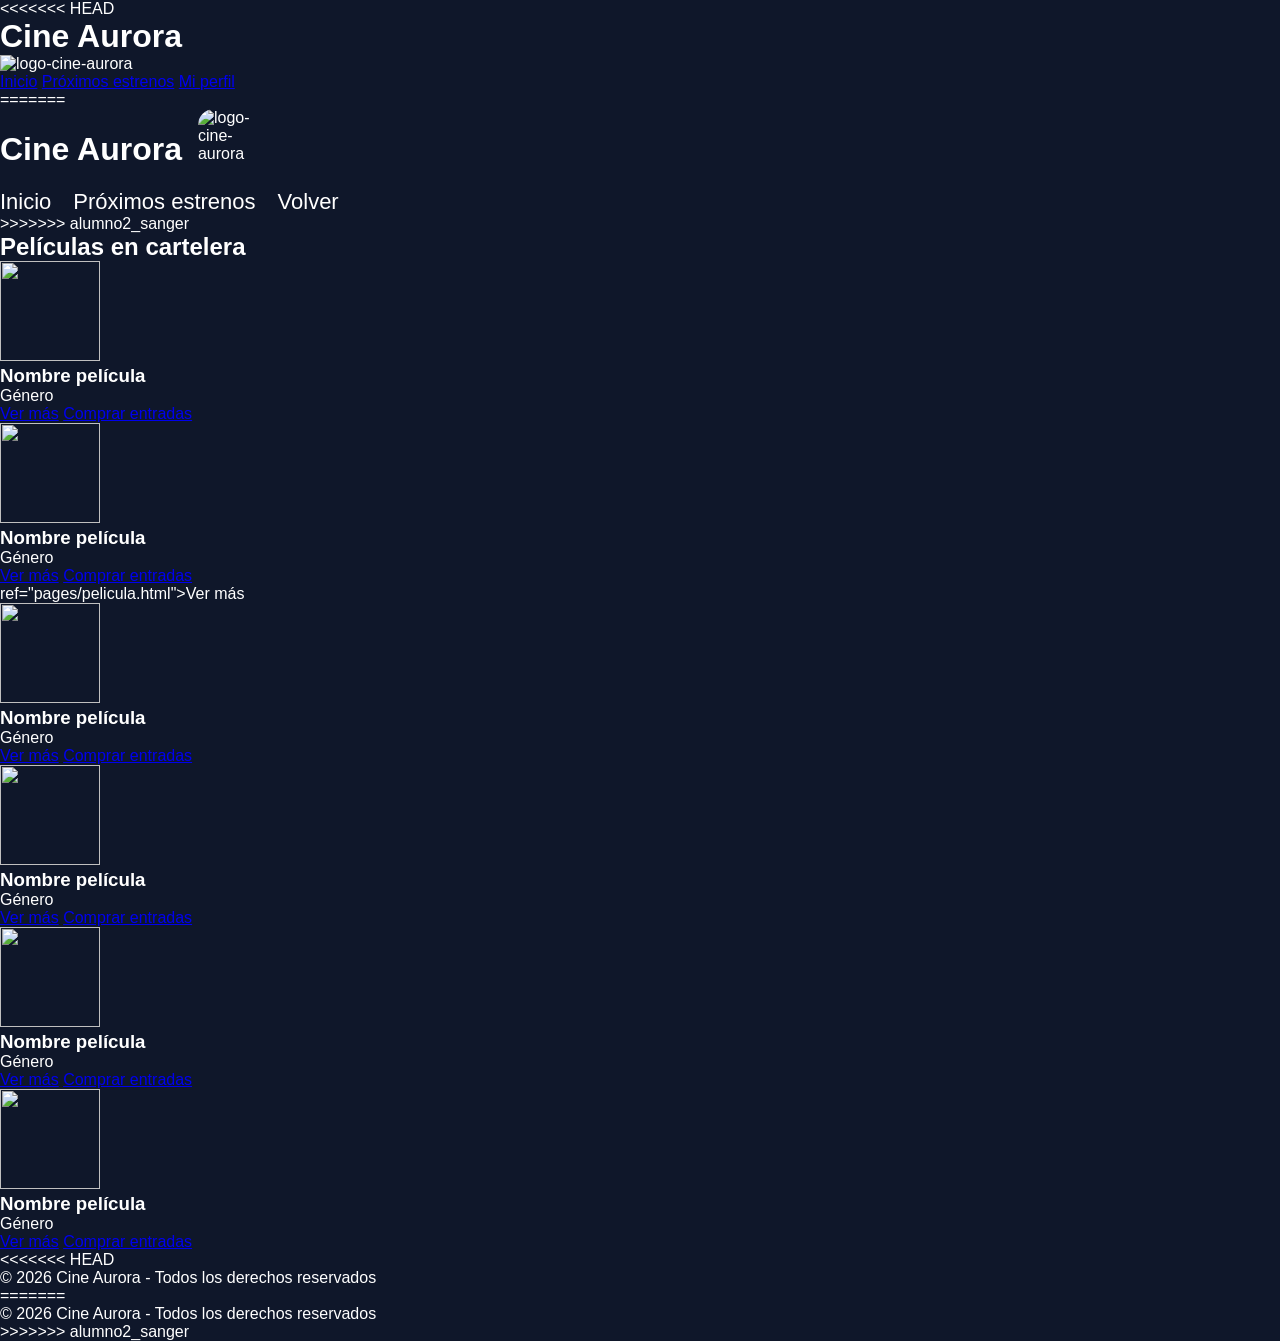
==== commit 93bfc6b5: "merge de alumno2_sanger" ====
--- a/index.html
+++ b/index.html
@@ -9,6 +9,21 @@
     <link rel="stylesheet" href="./css/index.css" />
   </head>
 
+<<<<<<< HEAD
+  <body>
+    <header>
+      <div>
+        <h1>Cine Aurora</h1>
+        <img src="./assets/favicon/logo-cine.png" alt="logo-cine-aurora" />
+      </div>
+      <div>
+        <nav>
+          <a href="#">Inicio</a>
+          <a href="./pages/estrenos.html">Próximos estrenos</a>
+          <a href="./pages/login.html">Mi perfil</a>
+        </nav>
+      </div>
+=======
   <body class="body-index">
     <header>
       <a class="brand_container">
@@ -25,20 +40,21 @@
         <a href="./estrenos.html">Próximos estrenos</a>
         <a href="../index.html">Volver</a>
       </nav>
+>>>>>>> alumno2_sanger
     </header>
 
-    <main class="main">
-      <section class="cartelera">
-        <h2 class="cartelera_title">Películas en cartelera</h2>
+    <main>
+      <section>
+        <h2>Películas en cartelera</h2>
 
-        <div class="pelicula-grid">
-          <div class="pelicula">
-            <img src="./assets/img/the-batman-2022-poster-rk4itnzy1uwoj7ag.webp" alt="batman" class="pelicula_img"/>
-            <h3 class="pelicula_nombre">The Batman</h3>
-            <p class="pelicula_genero">Acción</p>
-            <a href="./pages/detalle.html" class="btn btn-detalle">Ver más</a>
+        <div>
+          <div>
+            <img src="./assets/img/poster-1.png" alt="" />
+            <h3>Nombre película</h3>
+            <p>Género</p>
+            <a href="./pages/detalle.html">Ver más</a>
             <a
-            href="#" class="btn btn-compra"
+            href="#"
             onclick="
               alert('Lo sentimos, en este momento no funciona nuestro sistema')
             "
@@ -46,13 +62,27 @@
           >
           </div>
 
-          <div class="pelicula">
-            <img src="./assets/img/black-godfather-the-godfather-wallpaper-preview.webp" alt="elpadrino" class="pelicula_img"/>
-            <h3 class="pelicula_nombre">El Padrino</h3>
-            <p class="pelicula_genero">Drama</p>
-            <a href="./pages/detalle.html" class="btn btn-detalle">Ver más</a>
+          <div>
+            <img src="./assets/img/poster-1.png" alt="" />
+            <h3>Nombre película</h3>
+            <p>Género</p>
+            <a href="./pages/detalle.html">Ver más</a>
             <a
-            href="#" class="btn btn-compra"
+            href="#"
+            onclick="
+              alert('Lo sentimos, en este momento no funciona nuestro sistema')
+            "
+            >Comprar entradas</a
+          >
+          </div>ref="pages/pelicula.html">Ver más</a>
+
+          <div>
+            <img src="./assets/img/poster-1.png" alt="" />
+            <h3>Nombre película</h3>
+            <p>Género</p>
+            <a href="./pages/detalle.html">Ver más</a>
+            <a
+            href="#"
             onclick="
               alert('Lo sentimos, en este momento no funciona nuestro sistema')
             "
@@ -60,13 +90,13 @@
           >
           </div>
 
-          <div class="pelicula">
-            <img src="./assets/img/op-3.webp" alt="oppenheimer" class="pelicula_img"/>
-            <h3 class="pelicula_nombre">Oppenheimer</h3>
-            <p class="pelicula_genero">Drama</p>
-            <a href="./pages/detalle.html" class="btn btn-detalle">Ver más</a>
+          <div>
+            <img src="./assets/img/poster-1.png" alt="" />
+            <h3>Nombre película</h3>
+            <p>Género</p>
+            <a href="./pages/detalle.html">Ver más</a>
             <a
-            href="#" class="btn btn-compra"
+            href="#"
             onclick="
               alert('Lo sentimos, en este momento no funciona nuestro sistema')
             "
@@ -74,13 +104,13 @@
           >
           </div>
 
-          <div class="pelicula">
-            <img src="./assets/img/spiderman-2.webp" alt="spiderman" class="pelicula_img"/>
-            <h3 class="pelicula_nombre">Spiderman</h3>
-            <p class="pelicula_genero">Acción</p>
-            <a href="./pages/detalle.html" class="btn btn-detalle">Ver más</a>
+          <div>
+            <img src="./assets/img/poster-1.png" alt="" />
+            <h3>Nombre película</h3>
+            <p>Género</p>
+            <a href="./pages/detalle.html">Ver más</a>
             <a
-            href="#" class="btn btn-compra"
+            href="#"
             onclick="
               alert('Lo sentimos, en este momento no funciona nuestro sistema')
             "
@@ -88,27 +118,13 @@
           >
           </div>
 
-          <div class="pelicula">
-            <img src="./assets/img/goodfellas-movie-characters-ybet8sw8l9439hd3.webp" alt="goodfellas" class="pelicula_img"/>
-            <h3 class="pelicula_nombre">Goodfellas</h3>
-            <p class="pelicula_genero">Drama</p>
-            <a href="./pages/detalle.html" class="btn btn-detalle">Ver más</a>
+          <div>
+            <img src="./assets/img/poster-1.png" alt="" />
+            <h3>Nombre película</h3>
+            <p>Género</p>
+            <a href="./pages/detalle.html">Ver más</a>
             <a
-            href="#" class="btn btn-compra"
-            onclick="
-              alert('Lo sentimos, en este momento no funciona nuestro sistema')
-            "
-            >Comprar entradas</a
-          >
-          </div>
-
-          <div class="pelicula">
-            <img src="./assets/img/elrenacido-q.webp" alt="elrenacido" class="pelicula_img"/>
-            <h3 class="pelicula_nombre">El Renacido</h3>
-            <p class="pelicula_genero">Drama</p>
-            <a href="./pages/detalle.html" class="btn btn-detalle">Ver más</a>
-            <a
-            href="#" class="btn btn-compra"
+            href="#"
             onclick="
               alert('Lo sentimos, en este momento no funciona nuestro sistema')
             "
@@ -119,8 +135,13 @@
       </section>
     </main>
 
+<<<<<<< HEAD
+    <footer>
+      <p> &copy; 2026 Cine Aurora - Todos los derechos reservados</p>
+=======
     <footer class="footer_detalle">
       <p>&copy; 2026 Cine Aurora - Todos los derechos reservados</p>
+>>>>>>> alumno2_sanger
     </footer>
   </body>
 </html>
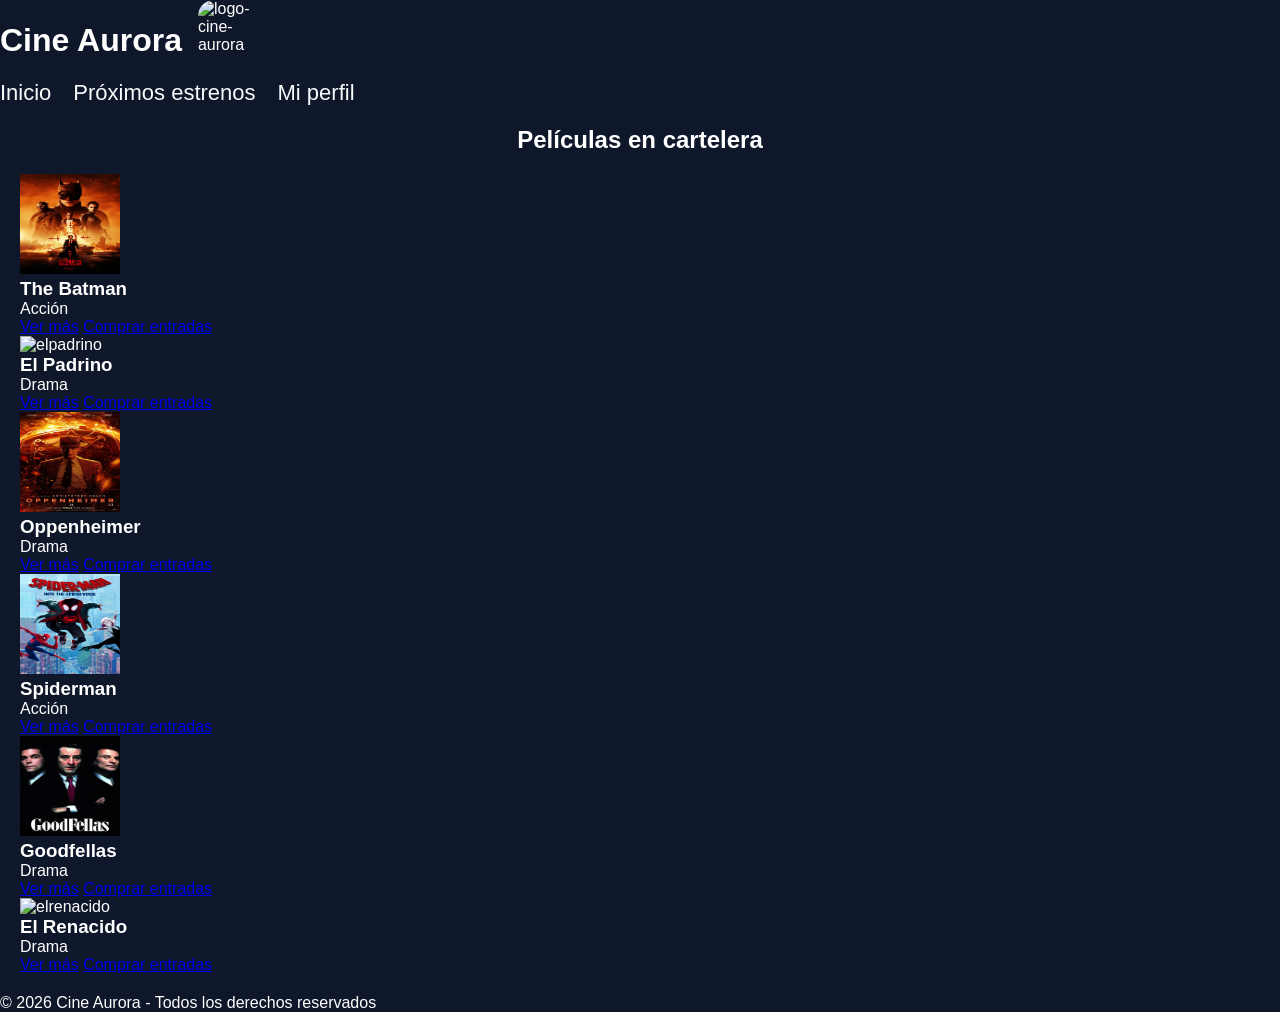
==== commit ba8a02c7: "fix: index.html" ====
--- a/index.html
+++ b/index.html
@@ -5,56 +5,38 @@
     <meta name="viewport" content="width=device-width, initial-scale=1.0" />
     <title>Cine Aurora 📽️</title>
     <meta name="description" content="Cine Aurora - Tu destino para disfrutar del mejor cine en la ciudad. Descubre las últimas películas, compra tus entradas y vive la experiencia cinematográfica al máximo." />
-    <link rel="icon" href="./assets/favicon/logo-cine.png" />
-    <link rel="stylesheet" href="./css/index.css" />
+    <link rel="icon" href="assets/favicon/logo-cine.png" />
+    <link rel="stylesheet" href="css/style.css" />
+    <link rel="stylesheet" href="css/index.css" />
   </head>
 
-<<<<<<< HEAD
-  <body>
-    <header>
-      <div>
+  <body class="body-index">
+    <header class="header-index">
+      <div class="brand_container">
         <h1>Cine Aurora</h1>
-        <img src="./assets/favicon/logo-cine.png" alt="logo-cine-aurora" />
+        <img src="assets/favicon/logo-cine.png" alt="logo-cine-aurora" />
       </div>
       <div>
-        <nav>
+        <nav class="nav_links">
           <a href="#">Inicio</a>
           <a href="./pages/estrenos.html">Próximos estrenos</a>
           <a href="./pages/login.html">Mi perfil</a>
         </nav>
       </div>
-=======
-  <body class="body-index">
-    <header>
-      <a class="brand_container">
-        <h1>Cine Aurora</h1>
-        <img
-          src="../assets/favicon/logo-cine.png"
-          alt="logo-cine-aurora"
-          class="site-logo"
-        />
-      </a>
-
-      <nav class="nav_links">
-        <a href="../index.html">Inicio</a>
-        <a href="./estrenos.html">Próximos estrenos</a>
-        <a href="../index.html">Volver</a>
-      </nav>
->>>>>>> alumno2_sanger
     </header>
 
-    <main>
-      <section>
-        <h2>Películas en cartelera</h2>
+    <main class="main">
+      <section class="cartelera">
+        <h2 class="cartelera_title">Películas en cartelera</h2>
 
-        <div>
-          <div>
-            <img src="./assets/img/poster-1.png" alt="" />
-            <h3>Nombre película</h3>
-            <p>Género</p>
-            <a href="./pages/detalle.html">Ver más</a>
+        <div class="pelicula-grid">
+          <div class="pelicula">
+            <img src="./assets/img/the-batman-2022-poster-rk4itnzy1uwoj7ag.webp" alt="batman" class="pelicula_img"/>
+            <h3 class="pelicula_nombre">The Batman</h3>
+            <p class="pelicula_genero">Acción</p>
+            <a href="./pages/detalle.html" class="btn btn-detalle">Ver más</a>
             <a
-            href="#"
+            href="#" class="btn btn-compra"
             onclick="
               alert('Lo sentimos, en este momento no funciona nuestro sistema')
             "
@@ -62,27 +44,13 @@
           >
           </div>
 
-          <div>
-            <img src="./assets/img/poster-1.png" alt="" />
-            <h3>Nombre película</h3>
-            <p>Género</p>
-            <a href="./pages/detalle.html">Ver más</a>
+          <div class="pelicula">
+            <img src="./assets/img/black-godfather-the-godfather-wallpaper-preview.webp" alt="elpadrino" class="pelicula_img"/>
+            <h3 class="pelicula_nombre">El Padrino</h3>
+            <p class="pelicula_genero">Drama</p>
+            <a href="./pages/detalle.html" class="btn btn-detalle">Ver más</a>
             <a
-            href="#"
-            onclick="
-              alert('Lo sentimos, en este momento no funciona nuestro sistema')
-            "
-            >Comprar entradas</a
-          >
-          </div>ref="pages/pelicula.html">Ver más</a>
-
-          <div>
-            <img src="./assets/img/poster-1.png" alt="" />
-            <h3>Nombre película</h3>
-            <p>Género</p>
-            <a href="./pages/detalle.html">Ver más</a>
-            <a
-            href="#"
+            href="#" class="btn btn-compra"
             onclick="
               alert('Lo sentimos, en este momento no funciona nuestro sistema')
             "
@@ -90,13 +58,13 @@
           >
           </div>
 
-          <div>
-            <img src="./assets/img/poster-1.png" alt="" />
-            <h3>Nombre película</h3>
-            <p>Género</p>
-            <a href="./pages/detalle.html">Ver más</a>
+          <div class="pelicula">
+            <img src="./assets/img/op-3.webp" alt="oppenheimer" class="pelicula_img"/>
+            <h3 class="pelicula_nombre">Oppenheimer</h3>
+            <p class="pelicula_genero">Drama</p>
+            <a href="./pages/detalle.html" class="btn btn-detalle">Ver más</a>
             <a
-            href="#"
+            href="#" class="btn btn-compra"
             onclick="
               alert('Lo sentimos, en este momento no funciona nuestro sistema')
             "
@@ -104,13 +72,13 @@
           >
           </div>
 
-          <div>
-            <img src="./assets/img/poster-1.png" alt="" />
-            <h3>Nombre película</h3>
-            <p>Género</p>
-            <a href="./pages/detalle.html">Ver más</a>
+          <div class="pelicula">
+            <img src="./assets/img/spiderman-2.webp" alt="spiderman" class="pelicula_img"/>
+            <h3 class="pelicula_nombre">Spiderman</h3>
+            <p class="pelicula_genero">Acción</p>
+            <a href="./pages/detalle.html" class="btn btn-detalle">Ver más</a>
             <a
-            href="#"
+            href="#" class="btn btn-compra"
             onclick="
               alert('Lo sentimos, en este momento no funciona nuestro sistema')
             "
@@ -118,13 +86,27 @@
           >
           </div>
 
-          <div>
-            <img src="./assets/img/poster-1.png" alt="" />
-            <h3>Nombre película</h3>
-            <p>Género</p>
-            <a href="./pages/detalle.html">Ver más</a>
+          <div class="pelicula">
+            <img src="./assets/img/goodfellas-movie-characters-ybet8sw8l9439hd3.webp" alt="goodfellas" class="pelicula_img"/>
+            <h3 class="pelicula_nombre">Goodfellas</h3>
+            <p class="pelicula_genero">Drama</p>
+            <a href="./pages/detalle.html" class="btn btn-detalle">Ver más</a>
             <a
-            href="#"
+            href="#" class="btn btn-compra"
+            onclick="
+              alert('Lo sentimos, en este momento no funciona nuestro sistema')
+            "
+            >Comprar entradas</a
+          >
+          </div>
+
+          <div class="pelicula">
+            <img src="./assets/img/elrenacido-q.webp" alt="elrenacido" class="pelicula_img"/>
+            <h3 class="pelicula_nombre">El Renacido</h3>
+            <p class="pelicula_genero">Drama</p>
+            <a href="./pages/detalle.html" class="btn btn-detalle">Ver más</a>
+            <a
+            href="#" class="btn btn-compra"
             onclick="
               alert('Lo sentimos, en este momento no funciona nuestro sistema')
             "
@@ -135,13 +117,8 @@
       </section>
     </main>
 
-<<<<<<< HEAD
-    <footer>
-      <p> &copy; 2026 Cine Aurora - Todos los derechos reservados</p>
-=======
     <footer class="footer_detalle">
       <p>&copy; 2026 Cine Aurora - Todos los derechos reservados</p>
->>>>>>> alumno2_sanger
     </footer>
   </body>
-</html>
+</html>
--- a/css/style.css
+++ b/css/style.css
@@ -0,0 +1,43 @@
+@import url(./components/poster.css);
+@import url(./components/nav.css);
+@import url(./components/footer.css);
+@import url(./components/button.css);
+@import url(./components/card-vertical.css);
+@import url(./components/grids.css);
+@import url(./components/card-horizontal.css);
+
+:root {
+  --color-fondo: #0f172a;
+  --color-superficie: #1e293b;
+  --color-primario: #e11d48;
+  --color-secundario: #f59e0b;
+  --color-texto: #f8fafc;
+  --color-texto-suave: #94a3b8;
+}
+
+/* Paleta 2: */
+/*:root {
+  --color-fondo: #fff8e7;
+  --color-superficie: #ffe8a3;
+  --color-primario: #e63946;
+  --color-secundario: #ffb703;
+  --color-texto: #1d3557;
+  --color-texto-suave: #457b9d;
+}*/
+
+/* Paleta 3: */
+/*:root {
+  --color-fondo: #141414;
+  --color-superficie: #1f1f1f;
+  --color-primario: #e50914;
+  --color-secundario: #00b4d8;
+  --color-texto: #ffffff;
+  --color-texto-suave: #b3b3b3;
+}*/
+
+body {
+  background-color: var(--color-fondo);
+  color: var(--color-texto);
+  font-family: sans-serif;
+  margin: 0;
+}
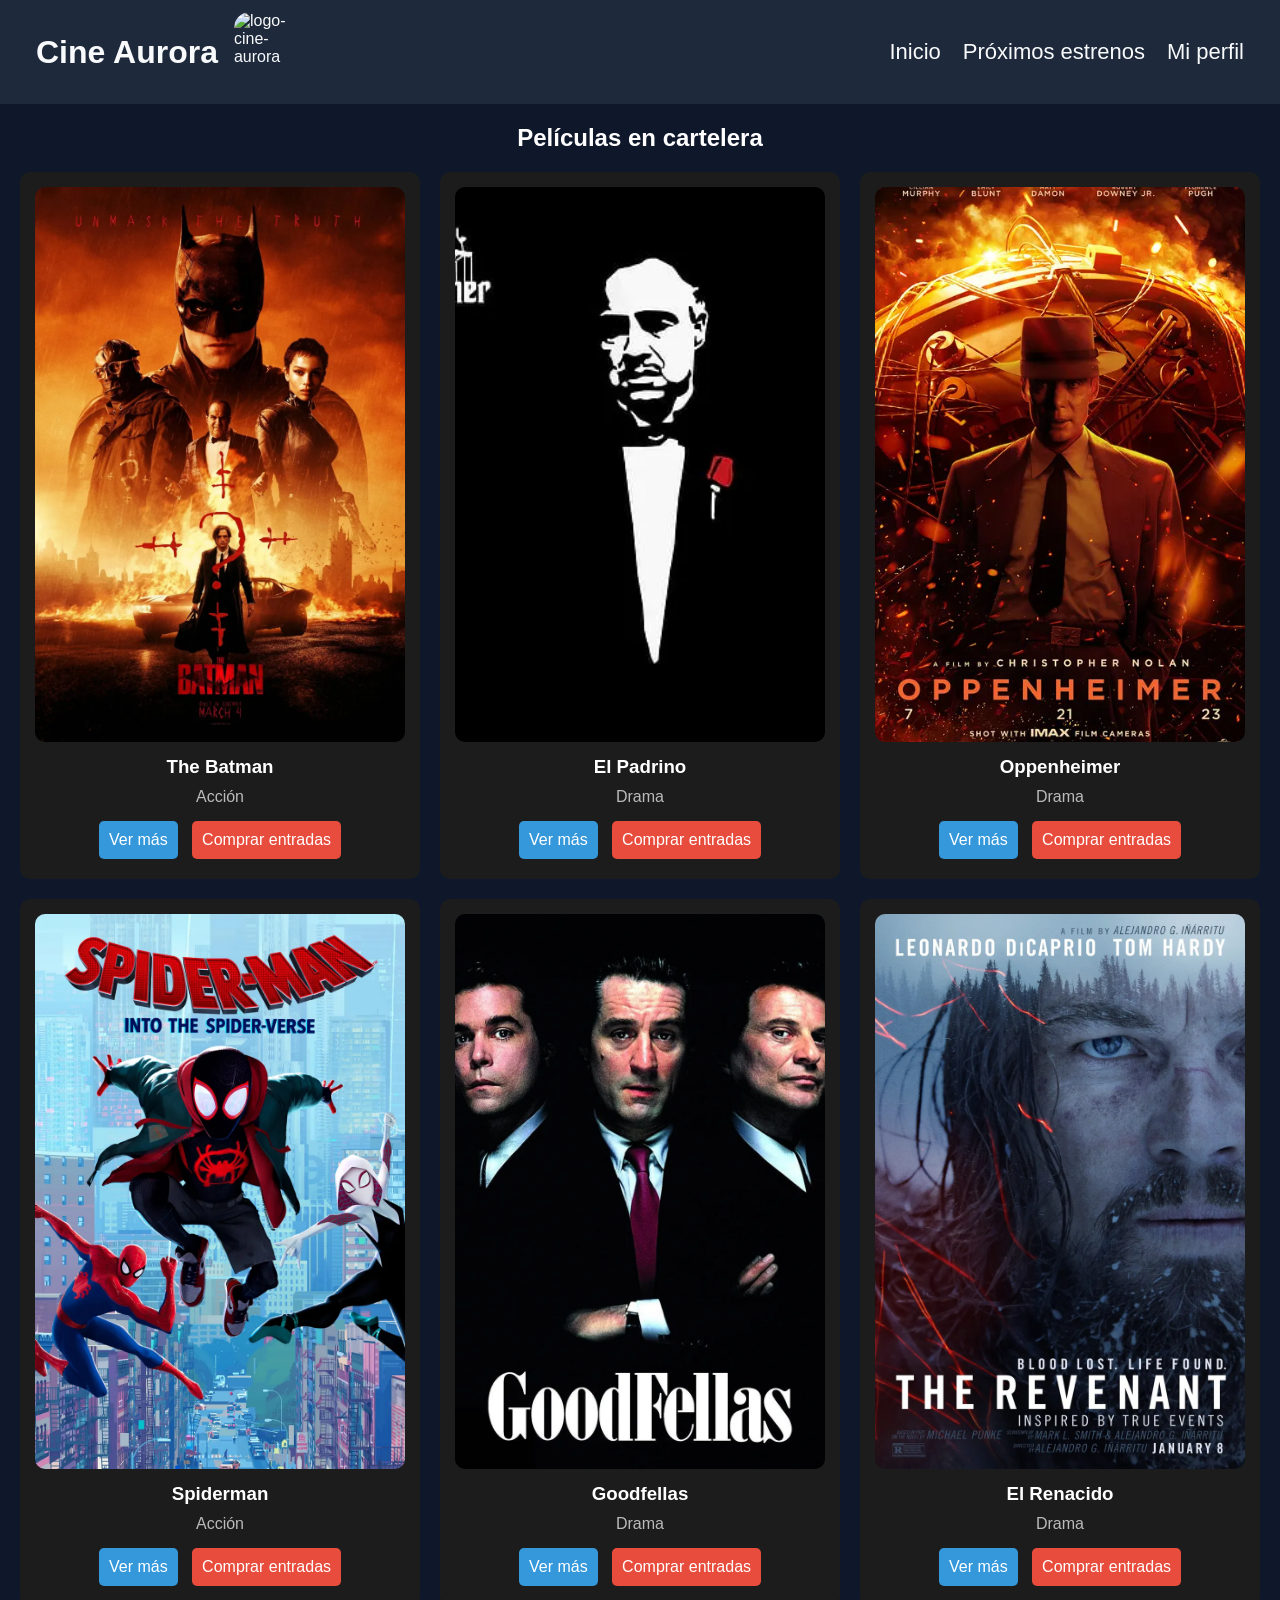
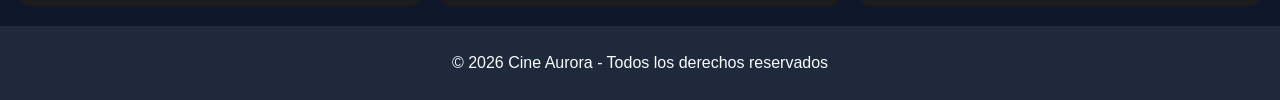
==== commit 3f9b0722: "fix: Cambiamos nomenclatura y agregamos readme" ====
--- a/index.html
+++ b/index.html
@@ -12,12 +12,12 @@
 
   <body class="body-index">
     <header class="header-index">
-      <div class="brand_container">
+      <div class="brand-container">
         <h1>Cine Aurora</h1>
         <img src="assets/favicon/logo-cine.png" alt="logo-cine-aurora" />
       </div>
       <div>
-        <nav class="nav_links">
+        <nav class="nav-links">
           <a href="#">Inicio</a>
           <a href="./pages/estrenos.html">Próximos estrenos</a>
           <a href="./pages/login.html">Mi perfil</a>
@@ -27,13 +27,13 @@
 
     <main class="main">
       <section class="cartelera">
-        <h2 class="cartelera_title">Películas en cartelera</h2>
+        <h2 class="cartelera-title">Películas en cartelera</h2>
 
         <div class="pelicula-grid">
           <div class="pelicula">
-            <img src="./assets/img/the-batman-2022-poster-rk4itnzy1uwoj7ag.webp" alt="batman" class="pelicula_img"/>
-            <h3 class="pelicula_nombre">The Batman</h3>
-            <p class="pelicula_genero">Acción</p>
+            <img src="./assets/img/the-batman-2022-poster-rk4itnzy1uwoj7ag.webp" alt="batman" class="pelicula-img"/>
+            <h3 class="pelicula-nombre">The Batman</h3>
+            <p class="pelicula-genero">Acción</p>
             <a href="./pages/detalle.html" class="btn btn-detalle">Ver más</a>
             <a
             href="#" class="btn btn-compra"
@@ -45,9 +45,9 @@
           </div>
 
           <div class="pelicula">
-            <img src="./assets/img/black-godfather-the-godfather-wallpaper-preview.webp" alt="elpadrino" class="pelicula_img"/>
-            <h3 class="pelicula_nombre">El Padrino</h3>
-            <p class="pelicula_genero">Drama</p>
+            <img src="./assets/img/black-godfather-the-godfather-wallpaper-preview.webp" alt="elpadrino" class="pelicula-img"/>
+            <h3 class="pelicula-nombre">El Padrino</h3>
+            <p class="pelicula-genero">Drama</p>
             <a href="./pages/detalle.html" class="btn btn-detalle">Ver más</a>
             <a
             href="#" class="btn btn-compra"
@@ -59,9 +59,9 @@
           </div>
 
           <div class="pelicula">
-            <img src="./assets/img/op-3.webp" alt="oppenheimer" class="pelicula_img"/>
-            <h3 class="pelicula_nombre">Oppenheimer</h3>
-            <p class="pelicula_genero">Drama</p>
+            <img src="./assets/img/op-3.webp" alt="oppenheimer" class="pelicula-img"/>
+            <h3 class="pelicula-nombre">Oppenheimer</h3>
+            <p class="pelicula-genero">Drama</p>
             <a href="./pages/detalle.html" class="btn btn-detalle">Ver más</a>
             <a
             href="#" class="btn btn-compra"
@@ -73,9 +73,9 @@
           </div>
 
           <div class="pelicula">
-            <img src="./assets/img/spiderman-2.webp" alt="spiderman" class="pelicula_img"/>
-            <h3 class="pelicula_nombre">Spiderman</h3>
-            <p class="pelicula_genero">Acción</p>
+            <img src="./assets/img/spiderman-2.webp" alt="spiderman" class="pelicula-img"/>
+            <h3 class="pelicula-nombre">Spiderman</h3>
+            <p class="pelicula-genero">Acción</p>
             <a href="./pages/detalle.html" class="btn btn-detalle">Ver más</a>
             <a
             href="#" class="btn btn-compra"
@@ -87,9 +87,9 @@
           </div>
 
           <div class="pelicula">
-            <img src="./assets/img/goodfellas-movie-characters-ybet8sw8l9439hd3.webp" alt="goodfellas" class="pelicula_img"/>
-            <h3 class="pelicula_nombre">Goodfellas</h3>
-            <p class="pelicula_genero">Drama</p>
+            <img src="./assets/img/goodfellas-movie-characters-ybet8sw8l9439hd3.webp" alt="goodfellas" class="pelicula-img"/>
+            <h3 class="pelicula-nombre">Goodfellas</h3>
+            <p class="pelicula-genero">Drama</p>
             <a href="./pages/detalle.html" class="btn btn-detalle">Ver más</a>
             <a
             href="#" class="btn btn-compra"
@@ -101,9 +101,9 @@
           </div>
 
           <div class="pelicula">
-            <img src="./assets/img/elrenacido-q.webp" alt="elrenacido" class="pelicula_img"/>
-            <h3 class="pelicula_nombre">El Renacido</h3>
-            <p class="pelicula_genero">Drama</p>
+            <img src="./assets/img/elrenacido-q.webp" alt="elrenacido" class="pelicula-img"/>
+            <h3 class="pelicula-nombre">El Renacido</h3>
+            <p class="pelicula-genero">Drama</p>
             <a href="./pages/detalle.html" class="btn btn-detalle">Ver más</a>
             <a
             href="#" class="btn btn-compra"
@@ -117,7 +117,7 @@
       </section>
     </main>
 
-    <footer class="footer_detalle">
+    <footer class="footer-detalle">
       <p>&copy; 2026 Cine Aurora - Todos los derechos reservados</p>
     </footer>
   </body>
--- a/css/style.css
+++ b/css/style.css
@@ -6,6 +6,7 @@
 @import url(./components/grids.css);
 @import url(./components/card-horizontal.css);
 
+/* Paleta 1: */
 :root {
   --color-fondo: #0f172a;
   --color-superficie: #1e293b;
--- a/css/index.css
+++ b/css/index.css
@@ -26,12 +26,10 @@
   padding: 20px;
 }
 
-.cartelera_title {
+.cartelera-title {
   text-align: center;
   margin-bottom: 20px;
 }
-
-/* MEDIA QUERIES */
 
 /* CELULARES */
 @media (max-width: 600px) {
